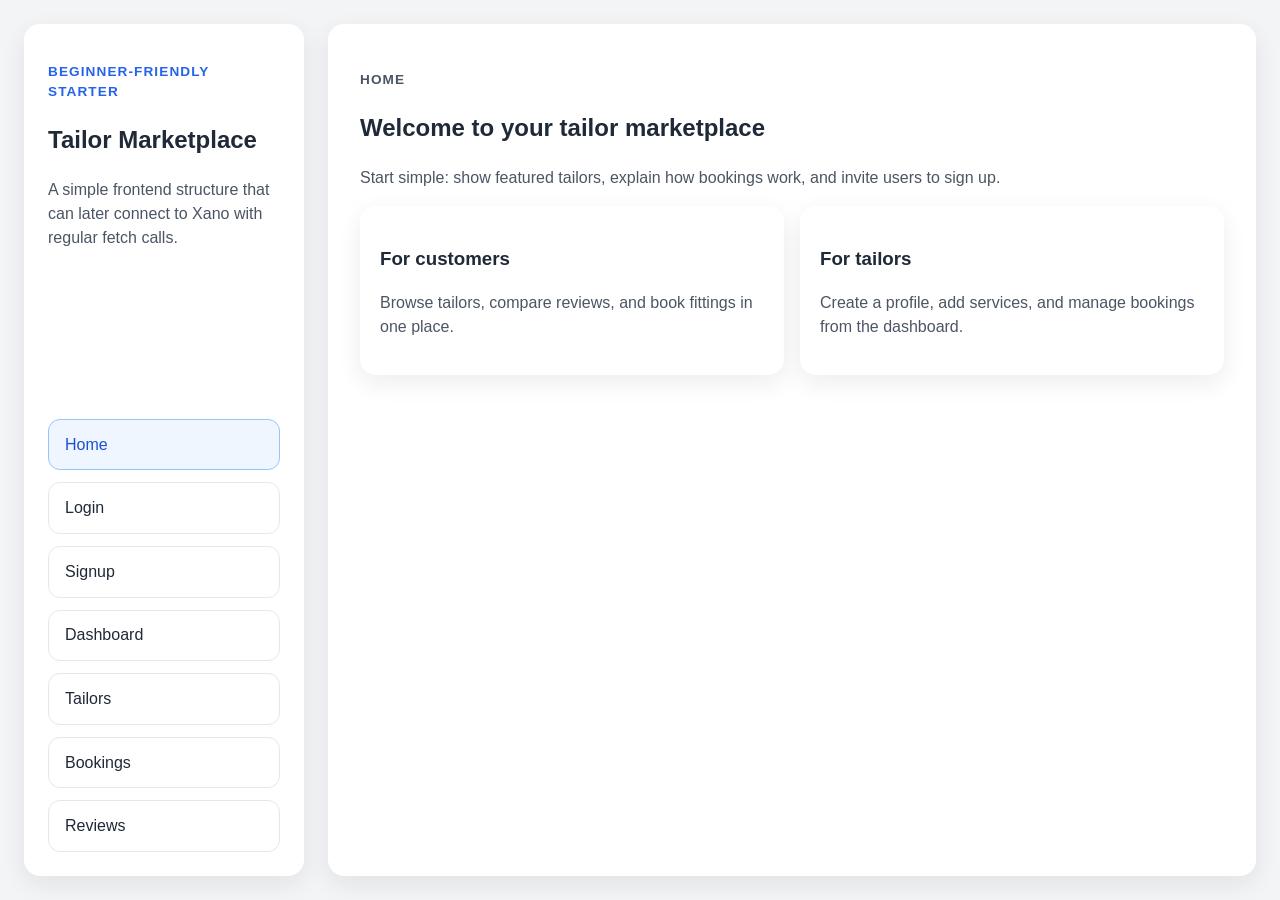
==== index.html @ 079b6ad2 "Create beginner-friendly marketplace frontend starter" ====
<!DOCTYPE html>
<html lang="en">
  <head>
    <meta charset="UTF-8" />
    <meta name="viewport" content="width=device-width, initial-scale=1.0" />
    <title>Tailor Marketplace</title>
    <link rel="stylesheet" href="./src/styles/global.css" />
  </head>
  <body>
    <div id="app"></div>
    <script type="module" src="./src/app.js"></script>
  </body>
</html>
---- src/styles/global.css ----
:root {
  color-scheme: light;
  font-family: Arial, Helvetica, sans-serif;
  line-height: 1.5;
  color: #1f2937;
  background: #f3f4f6;
}

* {
  box-sizing: border-box;
}

body {
  margin: 0;
}

button,
input {
  font: inherit;
}

button {
  background: #2563eb;
  border: 0;
  border-radius: 0.75rem;
  color: white;
  cursor: pointer;
  padding: 0.85rem 1rem;
}

input {
  border: 1px solid #d1d5db;
  border-radius: 0.75rem;
  margin-top: 0.35rem;
  padding: 0.85rem 1rem;
  width: 100%;
}

label {
  display: block;
  font-weight: 600;
}

.shell {
  display: grid;
  gap: 1.5rem;
  grid-template-columns: 280px 1fr;
  min-height: 100vh;
  padding: 1.5rem;
}

.sidebar,
.content,
.card {
  background: white;
  border-radius: 1rem;
  box-shadow: 0 8px 24px rgba(15, 23, 42, 0.08);
}

.sidebar {
  display: flex;
  flex-direction: column;
  justify-content: space-between;
  padding: 1.5rem;
}

.sidebar-copy,
.page p,
.card p,
li,
span {
  color: #4b5563;
}

.nav {
  display: grid;
  gap: 0.75rem;
}

.nav-link {
  border: 1px solid #e5e7eb;
  border-radius: 0.75rem;
  color: inherit;
  padding: 0.8rem 1rem;
  text-decoration: none;
}

.nav-link.active {
  background: #eff6ff;
  border-color: #93c5fd;
  color: #1d4ed8;
}

.content {
  padding: 2rem;
}

.page-tag,
.eyebrow {
  color: #2563eb;
  font-size: 0.85rem;
  font-weight: 700;
  letter-spacing: 0.08em;
  text-transform: uppercase;
}

.card-grid,
.stats-grid,
.stack {
  display: grid;
  gap: 1rem;
}

.card-grid,
.stats-grid {
  grid-template-columns: repeat(auto-fit, minmax(220px, 1fr));
}

.card,
.narrow-page {
  padding: 1.25rem;
}

.single-column {
  grid-template-columns: 1fr;
}

.stack {
  max-width: 420px;
}

@media (max-width: 800px) {
  .shell {
    grid-template-columns: 1fr;
  }
}
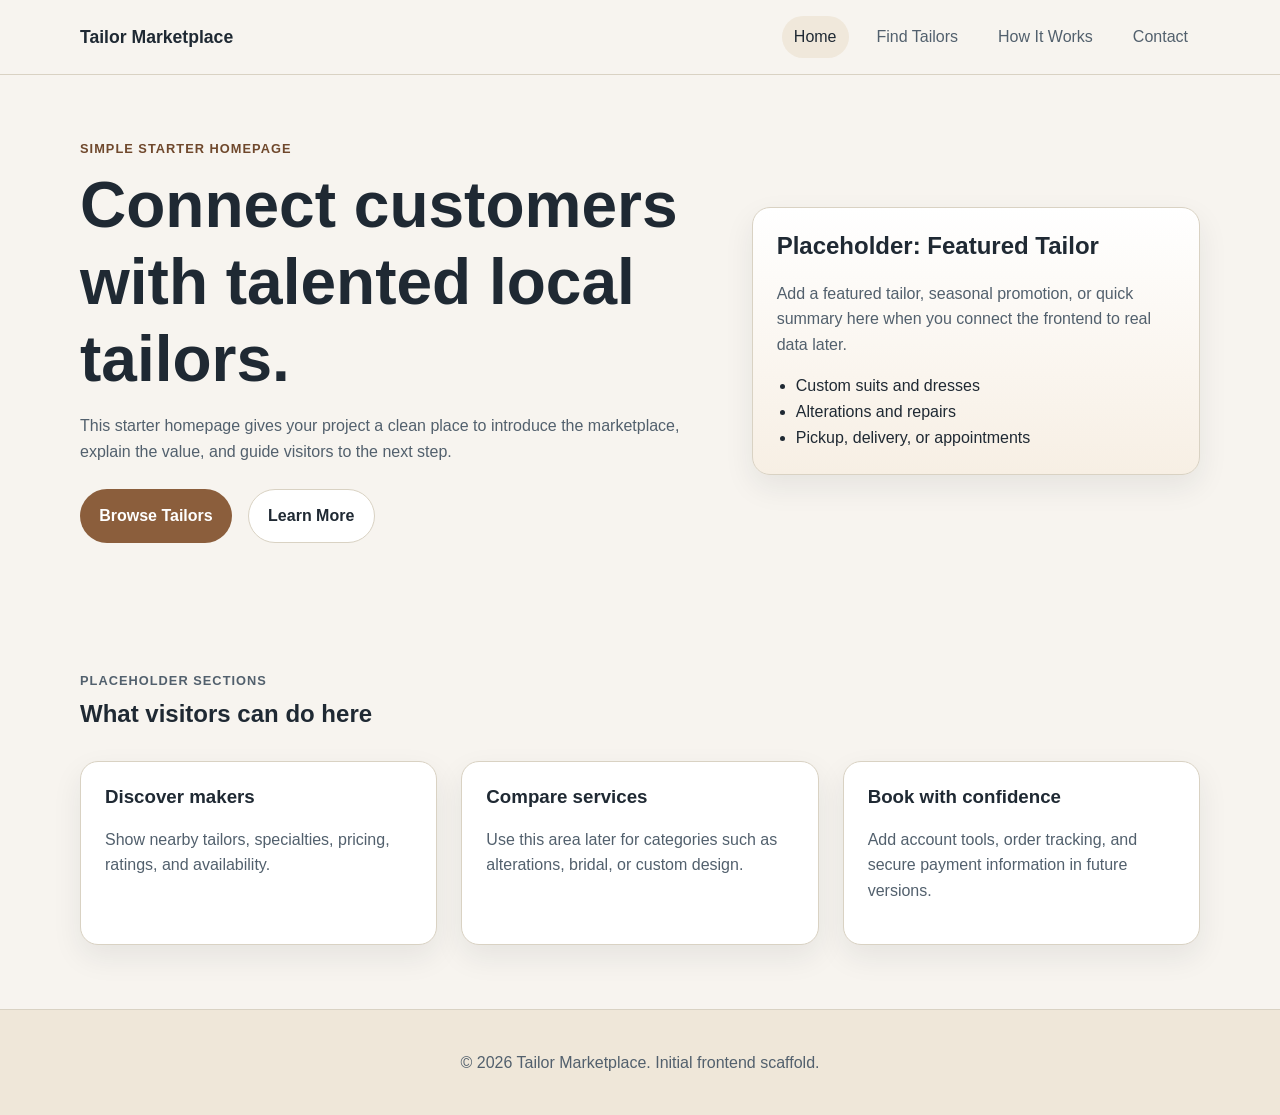
==== commit b2eeef59: "Add initial frontend scaffold" ====
--- a/index.html
+++ b/index.html
@@ -3,11 +3,96 @@
   <head>
     <meta charset="UTF-8" />
     <meta name="viewport" content="width=device-width, initial-scale=1.0" />
-    <title>Tailor Marketplace</title>
-    <link rel="stylesheet" href="./src/styles/global.css" />
+    <title>Tailor Marketplace | Home</title>
+    <link rel="stylesheet" href="assets/css/styles.css" />
   </head>
   <body>
-    <div id="app"></div>
-    <script type="module" src="./src/app.js"></script>
+    <!-- This header appears at the top of the page and helps visitors move around the site. -->
+    <header class="site-header">
+      <div class="container nav-wrap">
+        <a class="brand" href="index.html">Tailor Marketplace</a>
+
+        <!-- This button is used on small screens to show or hide the navigation links. -->
+        <button class="nav-toggle" type="button" aria-expanded="false" aria-controls="site-navigation">
+          Menu
+        </button>
+
+        <!-- These are the main links to the starter pages in the project. -->
+        <nav id="site-navigation" class="site-nav">
+          <a href="index.html" data-page="home">Home</a>
+          <a href="pages/tailors.html" data-page="tailors">Find Tailors</a>
+          <a href="pages/how-it-works.html" data-page="how-it-works">How It Works</a>
+          <a href="pages/contact.html" data-page="contact">Contact</a>
+        </nav>
+      </div>
+    </header>
+
+    <main>
+      <!-- The hero section gives a quick explanation of the website's purpose. -->
+      <section class="hero">
+        <div class="container hero-grid">
+          <div>
+            <p class="eyebrow">Simple starter homepage</p>
+            <h1>Connect customers with talented local tailors.</h1>
+            <p class="intro">
+              This starter homepage gives your project a clean place to introduce the marketplace,
+              explain the value, and guide visitors to the next step.
+            </p>
+            <div class="button-row">
+              <a class="button button-primary" href="pages/tailors.html">Browse Tailors</a>
+              <a class="button button-secondary" href="pages/how-it-works.html">Learn More</a>
+            </div>
+          </div>
+
+          <!-- This card acts as a visual placeholder for future featured content. -->
+          <aside class="card feature-card">
+            <h2>Placeholder: Featured Tailor</h2>
+            <p>
+              Add a featured tailor, seasonal promotion, or quick summary here when you connect the
+              frontend to real data later.
+            </p>
+            <ul class="feature-list">
+              <li>Custom suits and dresses</li>
+              <li>Alterations and repairs</li>
+              <li>Pickup, delivery, or appointments</li>
+            </ul>
+          </aside>
+        </div>
+      </section>
+
+      <!-- This section shows a few simple blocks that explain the service. -->
+      <section class="section">
+        <div class="container">
+          <div class="section-heading">
+            <p class="eyebrow">Placeholder sections</p>
+            <h2>What visitors can do here</h2>
+          </div>
+
+          <div class="card-grid">
+            <article class="card">
+              <h3>Discover makers</h3>
+              <p>Show nearby tailors, specialties, pricing, ratings, and availability.</p>
+            </article>
+            <article class="card">
+              <h3>Compare services</h3>
+              <p>Use this area later for categories such as alterations, bridal, or custom design.</p>
+            </article>
+            <article class="card">
+              <h3>Book with confidence</h3>
+              <p>Add account tools, order tracking, and secure payment information in future versions.</p>
+            </article>
+          </div>
+        </div>
+      </section>
+    </main>
+
+    <!-- The footer gives the project a finished look and is shared across pages. -->
+    <footer class="site-footer">
+      <div class="container footer-wrap">
+        <p>© <span id="current-year"></span> Tailor Marketplace. Initial frontend scaffold.</p>
+      </div>
+    </footer>
+
+    <script src="assets/js/main.js"></script>
   </body>
 </html>
--- a/assets/css/styles.css
+++ b/assets/css/styles.css
@@ -0,0 +1,251 @@
+/*
+  This file controls the shared look and feel of every page.
+  Keeping the styles in one place makes the project easier to update later.
+*/
+
+:root {
+  --background: #f7f4ef;
+  --surface: #ffffff;
+  --surface-alt: #f0e8db;
+  --text: #1f2933;
+  --muted: #52606d;
+  --border: #d9d2c3;
+  --accent: #8b5e3c;
+  --accent-dark: #6f482c;
+  --shadow: 0 12px 30px rgba(31, 41, 51, 0.08);
+  --radius: 18px;
+  --max-width: 1120px;
+}
+
+/* This reset gives more predictable spacing across browsers. */
+* {
+  box-sizing: border-box;
+}
+
+body {
+  margin: 0;
+  font-family: Arial, Helvetica, sans-serif;
+  background: var(--background);
+  color: var(--text);
+  line-height: 1.6;
+}
+
+a {
+  color: inherit;
+  text-decoration: none;
+}
+
+img {
+  max-width: 100%;
+}
+
+.container {
+  width: min(100% - 2rem, var(--max-width));
+  margin: 0 auto;
+}
+
+.site-header {
+  position: sticky;
+  top: 0;
+  z-index: 10;
+  background: rgba(247, 244, 239, 0.96);
+  backdrop-filter: blur(10px);
+  border-bottom: 1px solid var(--border);
+}
+
+.nav-wrap {
+  display: flex;
+  align-items: center;
+  justify-content: space-between;
+  gap: 1rem;
+  padding: 1rem 0;
+}
+
+.brand {
+  font-weight: 700;
+  font-size: 1.1rem;
+}
+
+.site-nav {
+  display: flex;
+  align-items: center;
+  gap: 1rem;
+}
+
+.site-nav a {
+  padding: 0.5rem 0.75rem;
+  border-radius: 999px;
+  color: var(--muted);
+}
+
+.site-nav a:hover,
+.site-nav a.active {
+  background: var(--surface-alt);
+  color: var(--text);
+}
+
+.nav-toggle {
+  display: none;
+  border: 1px solid var(--border);
+  background: var(--surface);
+  border-radius: 999px;
+  padding: 0.6rem 0.9rem;
+  cursor: pointer;
+}
+
+.hero,
+.section {
+  padding: 4rem 0;
+}
+
+.hero-grid,
+.card-grid {
+  display: grid;
+  gap: 1.5rem;
+}
+
+.hero-grid {
+  grid-template-columns: 1.3fr 0.9fr;
+  align-items: center;
+}
+
+.card-grid {
+  grid-template-columns: repeat(3, minmax(0, 1fr));
+}
+
+.eyebrow {
+  margin: 0 0 0.5rem;
+  color: var(--accent-dark);
+  text-transform: uppercase;
+  letter-spacing: 0.08em;
+  font-size: 0.8rem;
+  font-weight: 700;
+}
+
+h1,
+h2,
+h3 {
+  line-height: 1.2;
+  margin-top: 0;
+}
+
+h1 {
+  font-size: clamp(2.25rem, 5vw, 4rem);
+  margin-bottom: 1rem;
+}
+
+.intro,
+.section-heading p,
+.card p,
+.steps-list {
+  color: var(--muted);
+}
+
+.button-row {
+  display: flex;
+  flex-wrap: wrap;
+  gap: 1rem;
+  margin-top: 1.5rem;
+}
+
+.button {
+  display: inline-flex;
+  align-items: center;
+  justify-content: center;
+  border-radius: 999px;
+  padding: 0.85rem 1.2rem;
+  font-weight: 700;
+}
+
+.button-primary {
+  background: var(--accent);
+  color: #fff;
+}
+
+.button-primary:hover {
+  background: var(--accent-dark);
+}
+
+.button-secondary {
+  background: var(--surface);
+  border: 1px solid var(--border);
+}
+
+.card {
+  background: var(--surface);
+  border: 1px solid var(--border);
+  border-radius: var(--radius);
+  padding: 1.5rem;
+  box-shadow: var(--shadow);
+}
+
+.feature-card {
+  background: linear-gradient(180deg, #fff, #f7efe4);
+}
+
+.feature-list {
+  padding-left: 1.2rem;
+  margin: 1rem 0 0;
+}
+
+.section-heading {
+  max-width: 720px;
+  margin-bottom: 2rem;
+}
+
+.narrow-layout {
+  max-width: 760px;
+}
+
+.steps-list {
+  padding-left: 1.2rem;
+}
+
+.site-footer {
+  border-top: 1px solid var(--border);
+  background: #efe7d9;
+}
+
+.footer-wrap {
+  padding: 1.5rem 0;
+  text-align: center;
+  color: var(--muted);
+}
+
+/* These media rules make the layout more comfortable on tablets and phones. */
+@media (max-width: 900px) {
+  .hero-grid,
+  .card-grid {
+    grid-template-columns: 1fr;
+  }
+}
+
+@media (max-width: 700px) {
+  .nav-toggle {
+    display: inline-flex;
+  }
+
+  .site-nav {
+    display: none;
+    position: absolute;
+    top: 100%;
+    right: 1rem;
+    left: 1rem;
+    flex-direction: column;
+    align-items: stretch;
+    padding: 1rem;
+    background: var(--surface);
+    border: 1px solid var(--border);
+    border-radius: var(--radius);
+    box-shadow: var(--shadow);
+  }
+
+  .site-nav.is-open {
+    display: flex;
+  }
+
+  .hero,
+  .section {
+    padding: 3rem 0;
+  }
+}
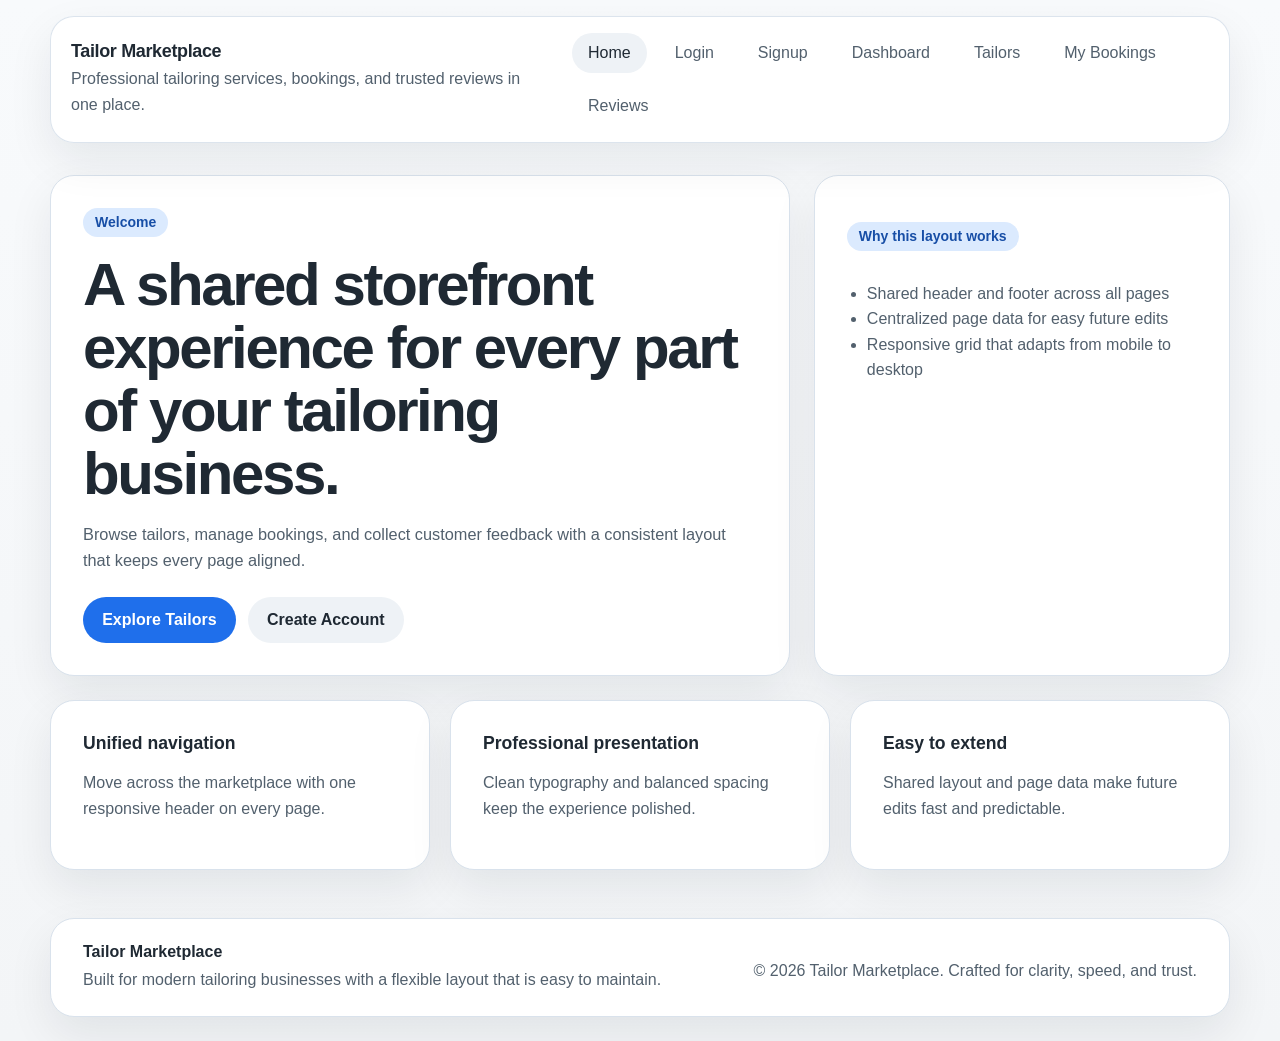
==== commit c87d8ba4: "Add shared responsive site layout" ====
--- a/index.html
+++ b/index.html
@@ -6,93 +6,9 @@
     <title>Tailor Marketplace | Home</title>
     <link rel="stylesheet" href="assets/css/styles.css" />
   </head>
-  <body>
-    <!-- This header appears at the top of the page and helps visitors move around the site. -->
-    <header class="site-header">
-      <div class="container nav-wrap">
-        <a class="brand" href="index.html">Tailor Marketplace</a>
-
-        <!-- This button is used on small screens to show or hide the navigation links. -->
-        <button class="nav-toggle" type="button" aria-expanded="false" aria-controls="site-navigation">
-          Menu
-        </button>
-
-        <!-- These are the main links to the starter pages in the project. -->
-        <nav id="site-navigation" class="site-nav">
-          <a href="index.html" data-page="home">Home</a>
-          <a href="pages/tailors.html" data-page="tailors">Find Tailors</a>
-          <a href="pages/how-it-works.html" data-page="how-it-works">How It Works</a>
-          <a href="pages/contact.html" data-page="contact">Contact</a>
-        </nav>
-      </div>
-    </header>
-
-    <main>
-      <!-- The hero section gives a quick explanation of the website's purpose. -->
-      <section class="hero">
-        <div class="container hero-grid">
-          <div>
-            <p class="eyebrow">Simple starter homepage</p>
-            <h1>Connect customers with talented local tailors.</h1>
-            <p class="intro">
-              This starter homepage gives your project a clean place to introduce the marketplace,
-              explain the value, and guide visitors to the next step.
-            </p>
-            <div class="button-row">
-              <a class="button button-primary" href="pages/tailors.html">Browse Tailors</a>
-              <a class="button button-secondary" href="pages/how-it-works.html">Learn More</a>
-            </div>
-          </div>
-
-          <!-- This card acts as a visual placeholder for future featured content. -->
-          <aside class="card feature-card">
-            <h2>Placeholder: Featured Tailor</h2>
-            <p>
-              Add a featured tailor, seasonal promotion, or quick summary here when you connect the
-              frontend to real data later.
-            </p>
-            <ul class="feature-list">
-              <li>Custom suits and dresses</li>
-              <li>Alterations and repairs</li>
-              <li>Pickup, delivery, or appointments</li>
-            </ul>
-          </aside>
-        </div>
-      </section>
-
-      <!-- This section shows a few simple blocks that explain the service. -->
-      <section class="section">
-        <div class="container">
-          <div class="section-heading">
-            <p class="eyebrow">Placeholder sections</p>
-            <h2>What visitors can do here</h2>
-          </div>
-
-          <div class="card-grid">
-            <article class="card">
-              <h3>Discover makers</h3>
-              <p>Show nearby tailors, specialties, pricing, ratings, and availability.</p>
-            </article>
-            <article class="card">
-              <h3>Compare services</h3>
-              <p>Use this area later for categories such as alterations, bridal, or custom design.</p>
-            </article>
-            <article class="card">
-              <h3>Book with confidence</h3>
-              <p>Add account tools, order tracking, and secure payment information in future versions.</p>
-            </article>
-          </div>
-        </div>
-      </section>
-    </main>
-
-    <!-- The footer gives the project a finished look and is shared across pages. -->
-    <footer class="site-footer">
-      <div class="container footer-wrap">
-        <p>© <span id="current-year"></span> Tailor Marketplace. Initial frontend scaffold.</p>
-      </div>
-    </footer>
-
-    <script src="assets/js/main.js"></script>
+  <body data-page="home">
+    <div id="app-shell"></div>
+    <script src="assets/js/layout.js"></script>
+    <script src="assets/js/pages.js"></script>
   </body>
 </html>
--- a/assets/css/styles.css
+++ b/assets/css/styles.css
@@ -1,33 +1,28 @@
-/*
-  This file controls the shared look and feel of every page.
-  Keeping the styles in one place makes the project easier to update later.
-*/
-
 :root {
-  --background: #f7f4ef;
+  --bg: #f3f5f7;
   --surface: #ffffff;
-  --surface-alt: #f0e8db;
+  --surface-alt: #eef2f6;
   --text: #1f2933;
   --muted: #52606d;
-  --border: #d9d2c3;
-  --accent: #8b5e3c;
-  --accent-dark: #6f482c;
-  --shadow: 0 12px 30px rgba(31, 41, 51, 0.08);
-  --radius: 18px;
-  --max-width: 1120px;
-}
-
-/* This reset gives more predictable spacing across browsers. */
+  --border: #d9e2ec;
+  --primary: #1f6feb;
+  --primary-dark: #174ea6;
+  --shadow: 0 18px 45px rgba(15, 23, 42, 0.08);
+  --radius-lg: 24px;
+  --radius-md: 16px;
+  --radius-sm: 999px;
+  --max-width: 1180px;
+}
+
 * {
   box-sizing: border-box;
 }
 
 body {
   margin: 0;
-  font-family: Arial, Helvetica, sans-serif;
-  background: var(--background);
+  font-family: Inter, "Segoe UI", Roboto, Helvetica, Arial, sans-serif;
+  background: linear-gradient(180deg, #f8fafc 0%, var(--bg) 100%);
   color: var(--text);
-  line-height: 1.6;
 }
 
 a {
@@ -35,12 +30,20 @@
   text-decoration: none;
 }
 
-img {
-  max-width: 100%;
-}
-
-.container {
-  width: min(100% - 2rem, var(--max-width));
+button {
+  font: inherit;
+}
+
+.site-shell {
+  min-height: 100vh;
+  display: flex;
+  flex-direction: column;
+}
+
+.site-header,
+.page-content,
+.site-footer {
+  width: min(calc(100% - 2rem), var(--max-width));
   margin: 0 auto;
 }
 
@@ -48,204 +51,272 @@
   position: sticky;
   top: 0;
   z-index: 10;
-  background: rgba(247, 244, 239, 0.96);
-  backdrop-filter: blur(10px);
-  border-bottom: 1px solid var(--border);
-}
-
-.nav-wrap {
+  display: flex;
+  align-items: center;
+  justify-content: space-between;
+  gap: 1.5rem;
+  padding: 1rem 1.25rem;
+  margin-top: 1rem;
+  background: rgba(255, 255, 255, 0.92);
+  border: 1px solid rgba(217, 226, 236, 0.9);
+  backdrop-filter: blur(14px);
+  border-radius: var(--radius-lg);
+  box-shadow: var(--shadow);
+}
+
+.brand-block {
+  display: grid;
+  gap: 0.25rem;
+}
+
+.brand-mark {
+  font-size: 1.125rem;
+  font-weight: 700;
+  letter-spacing: -0.02em;
+}
+
+.brand-copy,
+.site-footer p,
+.feature-card p,
+.hero-copy p,
+.hero-panel li {
+  color: var(--muted);
+  line-height: 1.6;
+}
+
+.brand-copy {
+  margin: 0;
+  max-width: 38rem;
+}
+
+.site-nav {
+  display: flex;
+  align-items: center;
+  flex-wrap: wrap;
+  gap: 0.75rem;
+}
+
+.nav-link {
+  padding: 0.7rem 1rem;
+  border-radius: var(--radius-sm);
+  color: var(--muted);
+  transition: background-color 0.2s ease, color 0.2s ease;
+}
+
+.nav-link:hover,
+.nav-link:focus-visible,
+.nav-link.is-active {
+  background: var(--surface-alt);
+  color: var(--text);
+}
+
+.nav-toggle {
+  display: none;
+  border: 0;
+  background: transparent;
+  padding: 0.5rem;
+  cursor: pointer;
+}
+
+.nav-toggle span {
+  display: block;
+  width: 1.4rem;
+  height: 2px;
+  margin: 0.25rem 0;
+  background: var(--text);
+}
+
+.sr-only {
+  position: absolute;
+  width: 1px;
+  height: 1px;
+  padding: 0;
+  margin: -1px;
+  overflow: hidden;
+  clip: rect(0, 0, 0, 0);
+  white-space: nowrap;
+  border: 0;
+}
+
+.page-content {
+  flex: 1;
+  padding: 2rem 0 3rem;
+}
+
+.hero-card {
+  display: grid;
+  grid-template-columns: minmax(0, 1.6fr) minmax(280px, 0.9fr);
+  gap: 1.5rem;
+  align-items: stretch;
+}
+
+.hero-copy,
+.hero-panel,
+.feature-card,
+.site-footer {
+  background: var(--surface);
+  border: 1px solid var(--border);
+  box-shadow: var(--shadow);
+}
+
+.hero-copy,
+.hero-panel,
+.feature-card {
+  border-radius: var(--radius-lg);
+  padding: 2rem;
+}
+
+.eyebrow,
+.panel-label {
+  display: inline-flex;
+  align-items: center;
+  width: fit-content;
+  padding: 0.4rem 0.75rem;
+  border-radius: var(--radius-sm);
+  background: #dbeafe;
+  color: var(--primary-dark);
+  font-size: 0.875rem;
+  font-weight: 600;
+}
+
+.hero-copy h1 {
+  margin: 1rem 0;
+  font-size: clamp(2rem, 5vw, 3.75rem);
+  line-height: 1.05;
+  letter-spacing: -0.04em;
+}
+
+.hero-copy p {
+  margin: 0;
+  max-width: 42rem;
+  font-size: 1.02rem;
+}
+
+.hero-actions {
+  display: flex;
+  flex-wrap: wrap;
+  gap: 0.75rem;
+  margin-top: 1.5rem;
+}
+
+.button {
+  display: inline-flex;
+  align-items: center;
+  justify-content: center;
+  min-height: 2.9rem;
+  padding: 0.7rem 1.2rem;
+  border-radius: var(--radius-sm);
+  font-weight: 600;
+}
+
+.button-primary {
+  background: var(--primary);
+  color: #fff;
+}
+
+.button-primary:hover,
+.button-primary:focus-visible {
+  background: var(--primary-dark);
+}
+
+.button-secondary {
+  background: var(--surface-alt);
+  color: var(--text);
+}
+
+.hero-panel ul {
+  margin: 1rem 0 0;
+  padding-left: 1.25rem;
+}
+
+.feature-grid {
+  display: grid;
+  grid-template-columns: repeat(3, minmax(0, 1fr));
+  gap: 1.25rem;
+  margin-top: 1.5rem;
+}
+
+.feature-card h2 {
+  margin-top: 0;
+  margin-bottom: 0.75rem;
+  font-size: 1.1rem;
+}
+
+.site-footer {
   display: flex;
   align-items: center;
   justify-content: space-between;
   gap: 1rem;
-  padding: 1rem 0;
-}
-
-.brand {
-  font-weight: 700;
-  font-size: 1.1rem;
-}
-
-.site-nav {
-  display: flex;
-  align-items: center;
-  gap: 1rem;
-}
-
-.site-nav a {
-  padding: 0.5rem 0.75rem;
-  border-radius: 999px;
-  color: var(--muted);
-}
-
-.site-nav a:hover,
-.site-nav a.active {
-  background: var(--surface-alt);
-  color: var(--text);
-}
-
-.nav-toggle {
-  display: none;
-  border: 1px solid var(--border);
-  background: var(--surface);
-  border-radius: 999px;
-  padding: 0.6rem 0.9rem;
-  cursor: pointer;
-}
-
-.hero,
-.section {
-  padding: 4rem 0;
-}
-
-.hero-grid,
-.card-grid {
-  display: grid;
-  gap: 1.5rem;
-}
-
-.hero-grid {
-  grid-template-columns: 1.3fr 0.9fr;
-  align-items: center;
-}
-
-.card-grid {
-  grid-template-columns: repeat(3, minmax(0, 1fr));
-}
-
-.eyebrow {
-  margin: 0 0 0.5rem;
-  color: var(--accent-dark);
-  text-transform: uppercase;
-  letter-spacing: 0.08em;
-  font-size: 0.8rem;
-  font-weight: 700;
-}
-
-h1,
-h2,
-h3 {
-  line-height: 1.2;
-  margin-top: 0;
-}
-
-h1 {
-  font-size: clamp(2.25rem, 5vw, 4rem);
-  margin-bottom: 1rem;
-}
-
-.intro,
-.section-heading p,
-.card p,
-.steps-list {
-  color: var(--muted);
-}
-
-.button-row {
-  display: flex;
-  flex-wrap: wrap;
-  gap: 1rem;
-  margin-top: 1.5rem;
-}
-
-.button {
-  display: inline-flex;
-  align-items: center;
-  justify-content: center;
-  border-radius: 999px;
-  padding: 0.85rem 1.2rem;
-  font-weight: 700;
-}
-
-.button-primary {
-  background: var(--accent);
-  color: #fff;
-}
-
-.button-primary:hover {
-  background: var(--accent-dark);
-}
-
-.button-secondary {
-  background: var(--surface);
-  border: 1px solid var(--border);
-}
-
-.card {
-  background: var(--surface);
-  border: 1px solid var(--border);
-  border-radius: var(--radius);
-  padding: 1.5rem;
-  box-shadow: var(--shadow);
-}
-
-.feature-card {
-  background: linear-gradient(180deg, #fff, #f7efe4);
-}
-
-.feature-list {
-  padding-left: 1.2rem;
-  margin: 1rem 0 0;
-}
-
-.section-heading {
-  max-width: 720px;
-  margin-bottom: 2rem;
-}
-
-.narrow-layout {
-  max-width: 760px;
-}
-
-.steps-list {
-  padding-left: 1.2rem;
-}
-
-.site-footer {
-  border-top: 1px solid var(--border);
-  background: #efe7d9;
-}
-
-.footer-wrap {
-  padding: 1.5rem 0;
-  text-align: center;
-  color: var(--muted);
-}
-
-/* These media rules make the layout more comfortable on tablets and phones. */
-@media (max-width: 900px) {
-  .hero-grid,
-  .card-grid {
+  padding: 1.5rem 2rem;
+  margin-bottom: 1.5rem;
+  border-radius: var(--radius-lg);
+}
+
+.site-footer p {
+  margin: 0.35rem 0 0;
+}
+
+.footer-meta {
+  text-align: right;
+}
+
+@media (max-width: 920px) {
+  .site-header {
+    align-items: flex-start;
+    flex-wrap: wrap;
+  }
+
+  .hero-card,
+  .feature-grid,
+  .site-footer {
     grid-template-columns: 1fr;
   }
-}
-
-@media (max-width: 700px) {
+
+  .site-footer {
+    flex-direction: column;
+    align-items: flex-start;
+  }
+
+  .footer-meta {
+    text-align: left;
+  }
+}
+
+@media (max-width: 760px) {
+  .site-header {
+    padding: 1rem;
+  }
+
   .nav-toggle {
     display: inline-flex;
+    flex-direction: column;
+    margin-left: auto;
   }
 
   .site-nav {
     display: none;
-    position: absolute;
-    top: 100%;
-    right: 1rem;
-    left: 1rem;
+    width: 100%;
     flex-direction: column;
     align-items: stretch;
-    padding: 1rem;
-    background: var(--surface);
-    border: 1px solid var(--border);
-    border-radius: var(--radius);
-    box-shadow: var(--shadow);
+    padding-top: 0.5rem;
   }
 
   .site-nav.is-open {
     display: flex;
   }
 
-  .hero,
-  .section {
-    padding: 3rem 0;
-  }
-}
+  .nav-link {
+    width: 100%;
+  }
+
+  .hero-copy,
+  .hero-panel,
+  .feature-card,
+  .site-footer {
+    padding: 1.5rem;
+  }
+
+  .page-content {
+    padding-top: 1.5rem;
+  }
+}
